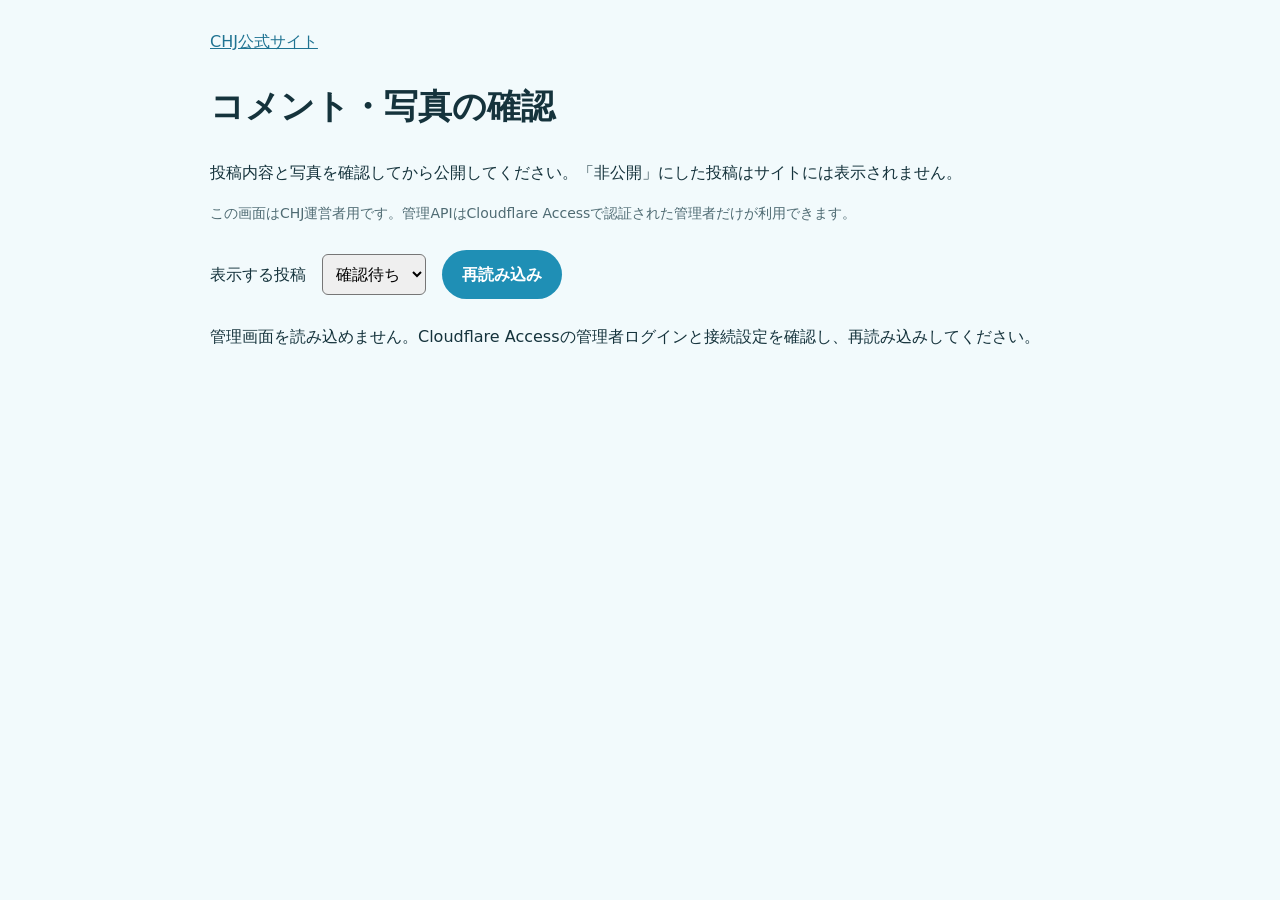
==== preview/admin/index.html @ 81be0fa6 "Add English pages and moderated news comments with photos" ====
<!doctype html>
<html lang="ja">
<head>
<meta charset="utf-8">
<meta name="viewport" content="width=device-width,initial-scale=1">
<meta name="robots" content="noindex,nofollow">
<title>コメント・写真の確認 | CHJ</title>
<link rel="stylesheet" href="../assets/news-comments.css">
<style>
:root{font-family:system-ui,sans-serif;color:#15333c;background:#f2fafc;line-height:1.7}*{box-sizing:border-box}body{margin:0}.moderation-main{max-width:900px;margin:auto;padding:28px 20px 70px}a{color:#1f7392}h1{font-size:clamp(24px,5vw,34px)}.admin-toolbar{display:flex;gap:16px;align-items:center;flex-wrap:wrap;margin:24px 0}select{font:inherit;padding:9px;border-radius:6px}#moderation-list{display:grid;gap:18px}.moderation-card{background:#fff;padding:22px;border:1px solid #d9e8ec;border-radius:14px;overflow-wrap:anywhere}.moderation-card header{display:flex;gap:16px;flex-wrap:wrap;align-items:baseline}.moderation-card time{font-size:14px;color:#4f6b73}.moderation-card p{white-space:pre-wrap}.moderation-card img{display:block;max-width:100%;max-height:420px;margin:14px 0;border-radius:8px}.moderation-card footer{display:flex;gap:12px;flex-wrap:wrap}.admin-note{font-size:14px;color:#4f6b73}#admin-status{min-height:2em}button:focus-visible,a:focus-visible,select:focus-visible{outline:3px solid #12657d;outline-offset:3px}
</style>
</head>
<body>
<main class="moderation-main">
<a href="../index.html">CHJ公式サイト</a>
<h1>コメント・写真の確認</h1>
<p>投稿内容と写真を確認してから公開してください。「非公開」にした投稿はサイトには表示されません。</p>
<p class="admin-note">この画面はCHJ運営者用です。管理APIはCloudflare Accessで認証された管理者だけが利用できます。</p>
<div class="admin-toolbar">
<label for="review-status">表示する投稿</label>
<select id="review-status"><option value="pending">確認待ち</option><option value="approved">公開済み</option><option value="rejected">非公開</option></select>
<button type="button" id="refresh">再読み込み</button>
</div>
<p id="admin-status" role="status" aria-live="polite">読み込んでいます…</p>
<div id="moderation-list"></div>
<button type="button" id="admin-more" hidden>さらに表示</button>
</main>
<script type="module" src="../assets/comments-admin.js"></script>
</body>
</html>
---- preview/assets/news-comments.css ----
.news-comments{margin-top:28px;padding-top:24px;border-top:1px solid var(--line,#d9e8ec);font-size:16px;color:var(--ink,#15333c)}
.news-comments h4{font-size:20px;line-height:1.4;margin:0 0 10px}.news-comments p{font-size:16px;line-height:1.7;margin:0 0 12px}
.news-comments .comment-note{color:var(--ink-60,#4f6b73);font-size:14px}.comment-list{display:grid;gap:16px;margin:20px 0}
.reader-comment{background:#fff;padding:18px;border:1px solid var(--line,#d9e8ec);border-radius:12px;min-width:0}
.reader-comment header{position:static;display:flex;flex-wrap:wrap;gap:8px 16px;align-items:baseline;box-shadow:none;border:0;margin-bottom:10px;background:transparent}
.reader-comment time{font-size:13px;color:#4f6b73}.reader-comment p{white-space:pre-wrap;overflow-wrap:anywhere}.reader-comment img{display:block;max-width:100%;max-height:460px;height:auto;border-radius:8px;margin-top:12px}
.comment-form{display:grid;gap:16px;background:#fff;padding:clamp(16px,3vw,24px);border:1px solid var(--line,#d9e8ec);border-radius:12px}
.comment-form label{display:block;font-weight:700;margin:0 0 6px}.comment-form input:not([type=checkbox]),.comment-form textarea{font:inherit;display:block;width:100%;max-width:100%;padding:10px 12px;color:inherit;background:#fff;border:1px solid #7996a1;border-radius:8px}
.comment-form textarea{min-height:120px;resize:vertical}.comment-form input[type=file]{padding:8px;font-size:14px}.comment-form small{display:block;color:#4f6b73;font-size:13px;margin-top:6px}
.comment-form .comment-trap{display:none}.news-comments button,.admin-toolbar button,.moderation-card button{font:inherit;font-weight:700;border:0;border-radius:99px;background:var(--teal-deep,#1f8fb5);color:#fff;padding:11px 20px;cursor:pointer;justify-self:start}
.news-comments button:disabled,.moderation-card button:disabled{opacity:.6;cursor:wait}.news-comments .photo-remove,.moderation-card .reject{background:#fff;color:#205264;border:1px solid #7996a1}
.news-comments :focus-visible,.moderation-main :focus-visible{outline:3px solid #12657d;outline-offset:3px}.photo-preview{display:block;max-width:100%;max-height:260px;border-radius:8px;margin:12px 0}
.comments-status{font-size:14px!important;line-height:1.7;overflow-wrap:anywhere}.comments-status[data-state=error]{color:#982f25}.comments-status[data-state=success]{color:#145d3f}
.comment-actions{display:flex;flex-wrap:wrap;align-items:center;gap:12px}.comment-more[hidden],.news-comments [hidden]{display:none!important}
.lang-switch{display:inline-flex!important;align-items:center;gap:7px;white-space:nowrap;font-size:14px}.lang-switch a{font-size:14px}.lang-switch [aria-current=page]{font-weight:900;color:var(--ink,#15333c)}
@media(max-width:760px){nav .lang-switch{display:inline-flex!important}nav .lang-switch a{display:inline!important}nav{gap:12px!important}.header-in{gap:12px!important;flex-wrap:wrap}.logo-img{max-width:135px}}
@media(max-width:400px){.header-in nav{order:3;width:100%;justify-content:flex-end}html{scroll-padding-top:145px}}
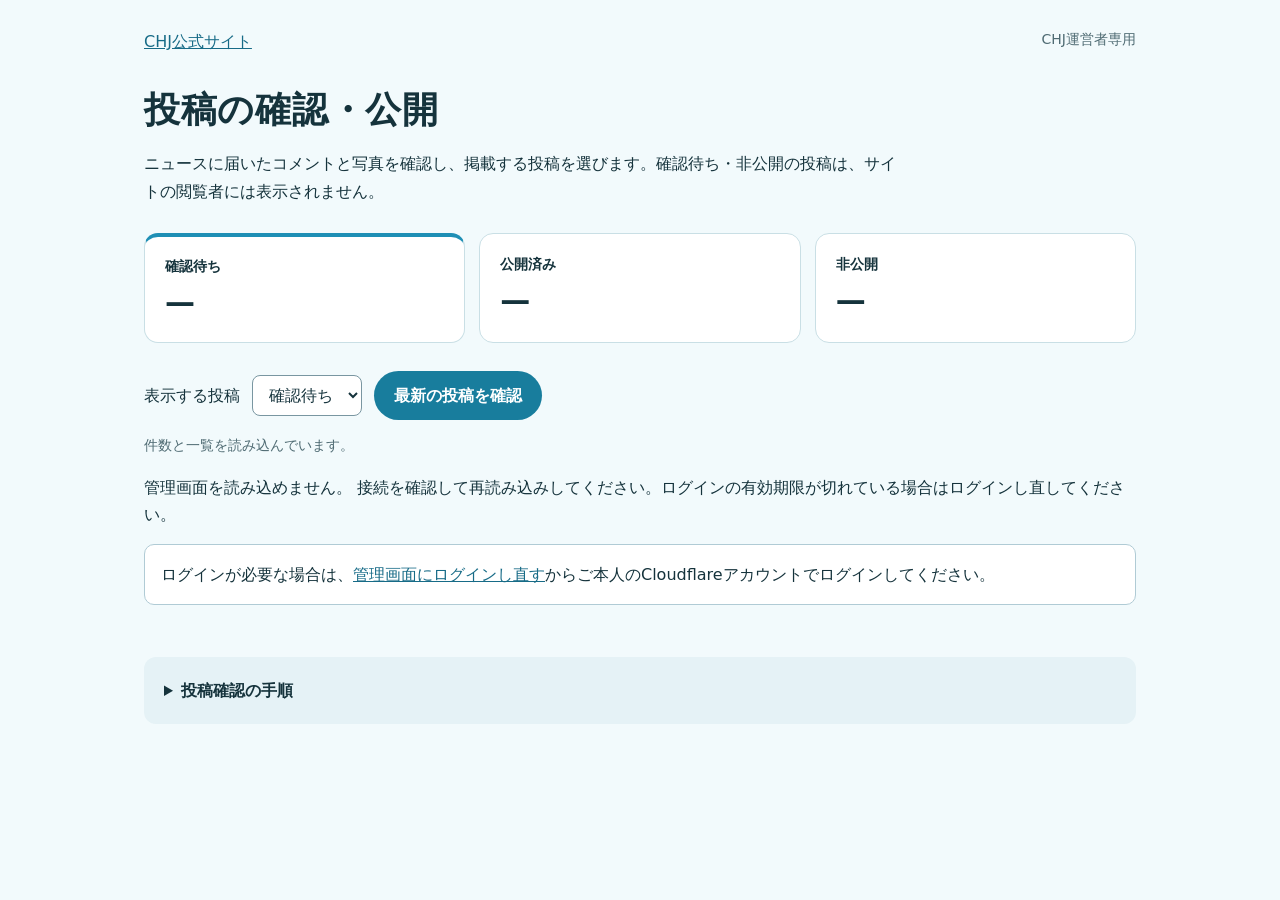
==== commit 3795ef41: "Make post review ready for daily moderation" ====
--- a/preview/admin/index.html
+++ b/preview/admin/index.html
@@ -4,27 +4,43 @@
 <meta charset="utf-8">
 <meta name="viewport" content="width=device-width,initial-scale=1">
 <meta name="robots" content="noindex,nofollow">
-<title>コメント・写真の確認 | CHJ</title>
+<title>投稿の確認・公開 | CHJ</title>
 <link rel="stylesheet" href="../assets/news-comments.css">
 <style>
-:root{font-family:system-ui,sans-serif;color:#15333c;background:#f2fafc;line-height:1.7}*{box-sizing:border-box}body{margin:0}.moderation-main{max-width:900px;margin:auto;padding:28px 20px 70px}a{color:#1f7392}h1{font-size:clamp(24px,5vw,34px)}.admin-toolbar{display:flex;gap:16px;align-items:center;flex-wrap:wrap;margin:24px 0}select{font:inherit;padding:9px;border-radius:6px}#moderation-list{display:grid;gap:18px}.moderation-card{background:#fff;padding:22px;border:1px solid #d9e8ec;border-radius:14px;overflow-wrap:anywhere}.moderation-card header{display:flex;gap:16px;flex-wrap:wrap;align-items:baseline}.moderation-card time{font-size:14px;color:#4f6b73}.moderation-card p{white-space:pre-wrap}.moderation-card img{display:block;max-width:100%;max-height:420px;margin:14px 0;border-radius:8px}.moderation-card footer{display:flex;gap:12px;flex-wrap:wrap}.admin-note{font-size:14px;color:#4f6b73}#admin-status{min-height:2em}button:focus-visible,a:focus-visible,select:focus-visible{outline:3px solid #12657d;outline-offset:3px}
+:root{font-family:system-ui,-apple-system,sans-serif;color:#15333c;background:#f2fafc;line-height:1.7}*{box-sizing:border-box}body{margin:0}a{color:#176b87}button,select{font:inherit}button{cursor:pointer}button:disabled{opacity:.55;cursor:wait}a,button{-webkit-tap-highlight-color:transparent}.moderation-main{max-width:1040px;margin:auto;padding:28px 24px 70px}.admin-nav{display:flex;justify-content:space-between;gap:20px;flex-wrap:wrap}.admin-nav span{font-size:14px;color:#4f6b73}h1{font-size:clamp(26px,5vw,36px);letter-spacing:.02em;margin:24px 0 10px}h2{font-size:23px;line-height:1.5}.intro{max-width:760px;margin:0 0 24px}.summary-grid{display:grid;grid-template-columns:repeat(3,minmax(0,1fr));gap:14px;margin:28px 0}.summary-grid button{background:white;border:1px solid #c9dfe5;border-radius:14px;text-align:left;padding:18px 20px;color:inherit;min-height:105px}.summary-grid button:first-child{border-top:4px solid #1f8fb5}.summary-grid span{display:block;font-size:14px;font-weight:600}.summary-grid strong{display:block;font-size:30px;line-height:1.5}.admin-toolbar{display:flex;gap:12px;align-items:center;flex-wrap:wrap;margin:24px 0 10px}select{color:inherit;background:white;border:1px solid #7996a1;padding:9px 12px;border-radius:8px}.moderation-main button:not(.count-button),.review-dialog button{font-weight:700;border:0;border-radius:99px;background:#187d9d;color:white;padding:11px 20px;min-height:46px}.moderation-main .reject,.review-dialog .secondary{background:white!important;color:#205264!important;border:1px solid #7996a1!important}.update-time,.admin-note{font-size:14px;color:#4f6b73}#admin-status{min-height:2em;overflow-wrap:anywhere}#login-help{padding:16px;border:1px solid #b0cbd5;border-radius:10px;background:white}#moderation-list{display:grid;gap:18px;margin:20px 0}.moderation-card{min-width:0;background:white;padding:24px;border:1px solid #d0e1e7;border-radius:14px;overflow-wrap:anywhere}.moderation-card header,.review-dialog section header{display:flex;gap:14px;flex-wrap:wrap;align-items:center}.moderation-card header strong,.review-dialog section header strong{font-size:20px}.moderation-card header span,.review-dialog section header span{font-size:14px;font-weight:700;color:#275e70;background:#e9f5f8;padding:3px 10px;border-radius:99px}.moderation-card img,.review-dialog img{display:block;max-width:100%;height:auto;max-height:420px;margin:14px 0;border-radius:8px}.moderation-card footer{display:flex;gap:12px;flex-wrap:wrap;margin-top:20px}.post-text{white-space:pre-wrap;overflow-wrap:anywhere}.post-context{font-size:15px}.post-meta,.post-id{font-size:14px;color:#4f6b73;overflow-wrap:anywhere}.post-id{margin-bottom:0}.review-guide{margin-top:32px;padding:20px;border-radius:12px;background:#e5f2f6}.review-guide summary{cursor:pointer;font-weight:700}.review-guide li{margin:8px 0}.review-dialog{color:inherit;width:min(760px,calc(100% - 24px));max-height:90vh;max-height:90dvh;border:1px solid #b0cbd5;border-radius:16px;padding:0;overflow:auto}.review-dialog::backdrop{background:rgb(12 40 51 / .55)}.dialog-heading{padding:22px 24px 0}.dialog-heading h2{margin:0}.dialog-body{padding:0 24px 20px;overflow-wrap:anywhere}.dialog-actions{position:sticky;bottom:0;display:flex;justify-content:flex-end;gap:12px;flex-wrap:wrap;padding:18px 24px;background:#fff;border-top:1px solid #d0e1e7}.dialog-notice{background:#e9f5f8;border-radius:8px;padding:14px;font-size:15px}button:focus-visible,a:focus-visible,select:focus-visible,summary:focus-visible{outline:3px solid #12657d;outline-offset:3px}[hidden]{display:none!important}@media(max-width:520px){.moderation-main{padding:20px 16px 50px}.summary-grid{gap:8px}.summary-grid button{padding:12px 10px;min-height:94px}.summary-grid strong{font-size:26px}.moderation-card{padding:18px}.admin-toolbar label{width:100%}.dialog-actions{padding:14px 16px}.dialog-actions button{width:100%}.dialog-heading{padding:20px 18px 0}.dialog-body{padding:0 18px 18px}}
 </style>
 </head>
 <body>
 <main class="moderation-main">
-<a href="../index.html">CHJ公式サイト</a>
-<h1>コメント・写真の確認</h1>
-<p>投稿内容と写真を確認してから公開してください。「非公開」にした投稿はサイトには表示されません。</p>
-<p class="admin-note">この画面はCHJ運営者用です。管理APIはCloudflare Accessで認証された管理者だけが利用できます。</p>
+<nav class="admin-nav" aria-label="運営者メニュー"><a href="/">CHJ公式サイト</a><span>CHJ運営者専用</span></nav>
+<h1>投稿の確認・公開</h1>
+<p class="intro">ニュースに届いたコメントと写真を確認し、掲載する投稿を選びます。確認待ち・非公開の投稿は、サイトの閲覧者には表示されません。</p>
+<div class="summary-grid" aria-label="すべての投稿の件数">
+<button type="button" class="count-button" id="count-pending"><span>確認待ち</span><strong id="pending-count">—</strong></button>
+<button type="button" class="count-button" id="count-approved"><span>公開済み</span><strong id="approved-count">—</strong></button>
+<button type="button" class="count-button" id="count-rejected"><span>非公開</span><strong id="rejected-count">—</strong></button>
+</div>
 <div class="admin-toolbar">
 <label for="review-status">表示する投稿</label>
 <select id="review-status"><option value="pending">確認待ち</option><option value="approved">公開済み</option><option value="rejected">非公開</option></select>
-<button type="button" id="refresh">再読み込み</button>
+<button type="button" id="refresh">最新の投稿を確認</button>
 </div>
+<p id="last-updated" class="update-time">件数と一覧を読み込んでいます。</p>
 <p id="admin-status" role="status" aria-live="polite">読み込んでいます…</p>
+<p id="login-help" hidden>ログインが必要な場合は、<a href="./">管理画面にログインし直す</a>からご本人のCloudflareアカウントでログインしてください。</p>
 <div id="moderation-list"></div>
-<button type="button" id="admin-more" hidden>さらに表示</button>
+<button type="button" id="admin-more" hidden>さらに20件表示</button>
+<details class="review-guide"><summary>投稿確認の手順</summary>
+<ol><li>「確認待ち」を選び、表示名・本文・写真を確認します。写真は押すと拡大できます。</li><li>掲載してよい投稿は「確認して公開」を押し、確認画面でもう一度内容を見て「この内容で公開する」を押します。</li><li>掲載しない投稿は「非公開にする」を選びます。投稿は削除されず、後から再公開できます。</li><li>掲載後に取り下げる場合は「公開済み」から「非公開にする」を選びます。</li></ol>
+<p>患者さんなど個人を特定できる情報、第三者への誹謗中傷、許可のない写真が含まれていないか確認してください。公開した投稿は日本語版・英語版の両方に表示されます。</p>
+<p class="admin-note">新着メールの自動通知はありません。このURLをブックマークし、定期的に「最新の投稿を確認」で確認してください。画面に戻ったときにも一覧を更新します。日時は日本時間で表示します。</p>
+</details>
 </main>
-<script type="module" src="../assets/comments-admin.js"></script>
+<dialog id="review-dialog" class="review-dialog" aria-labelledby="review-title" aria-describedby="review-message">
+<div class="dialog-heading"><h2 id="review-title">投稿内容の確認</h2><p id="review-message" class="dialog-notice" role="status" aria-live="polite"></p></div>
+<div id="review-body" class="dialog-body"></div>
+<div class="dialog-actions"><button type="button" id="review-cancel" class="secondary">閉じる</button><button type="button" id="review-confirm">この内容で公開する</button></div>
+</dialog>
+<script type="module" src="../assets/comments-admin.js?v=20261120-3"></script>
 </body>
 </html>
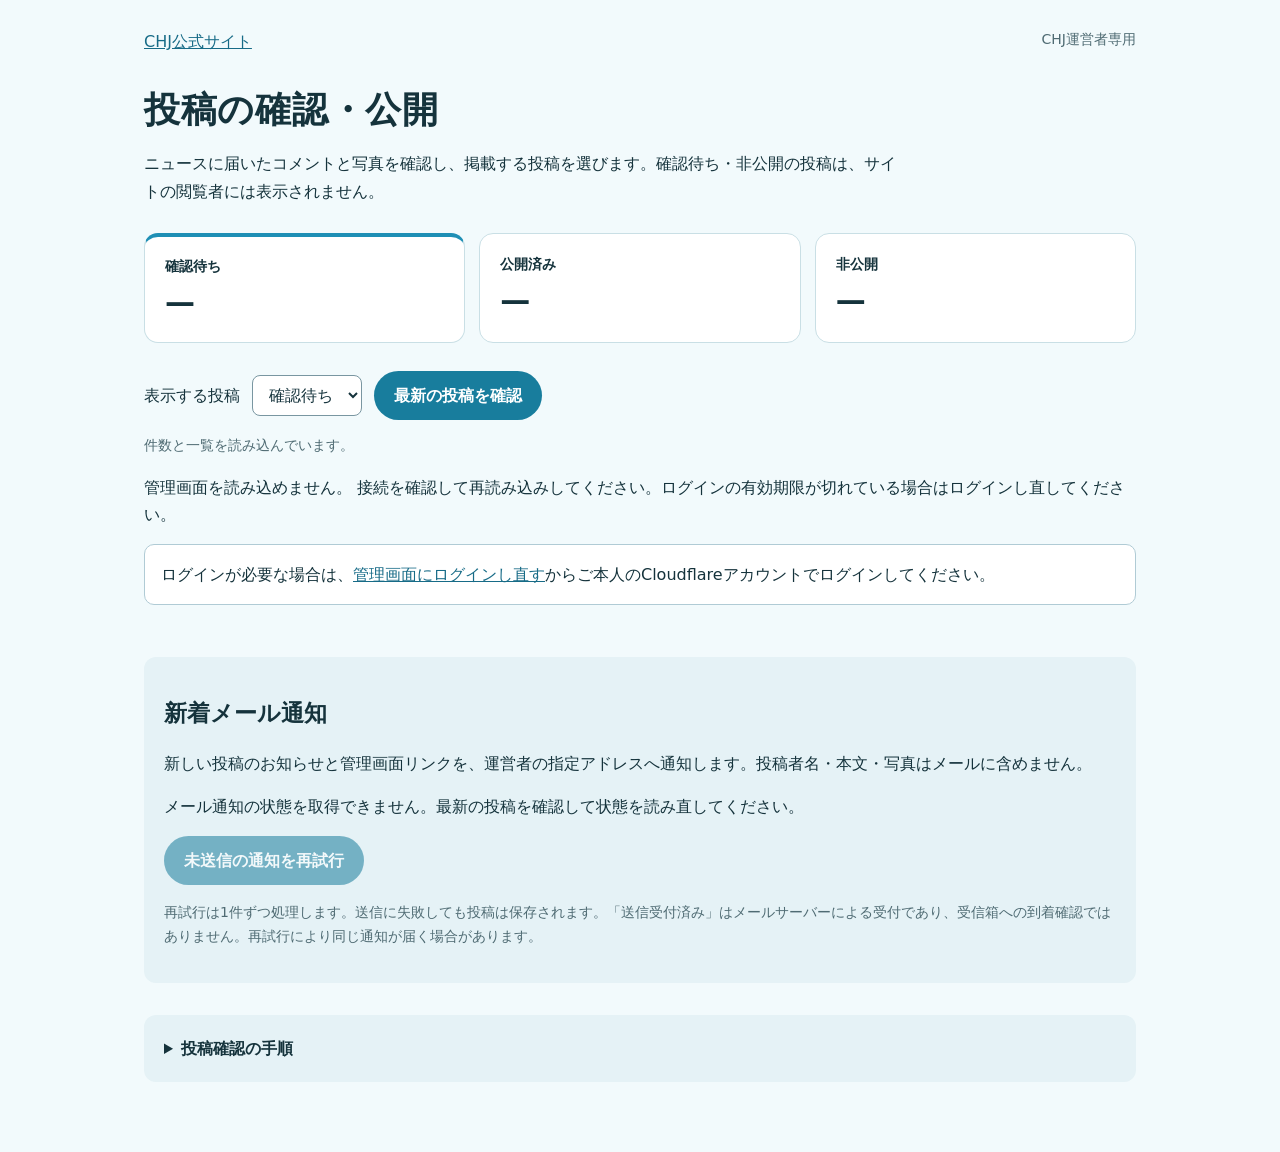
==== commit 8513a3c1: "Prepare private post notifications with durable retries" ====
--- a/preview/admin/index.html
+++ b/preview/admin/index.html
@@ -30,10 +30,18 @@
 <p id="login-help" hidden>ログインが必要な場合は、<a href="./">管理画面にログインし直す</a>からご本人のCloudflareアカウントでログインしてください。</p>
 <div id="moderation-list"></div>
 <button type="button" id="admin-more" hidden>さらに20件表示</button>
+<section class="review-guide" aria-labelledby="notification-heading">
+<h2 id="notification-heading">新着メール通知</h2>
+<p>新しい投稿のお知らせと管理画面リンクを、運営者の指定アドレスへ通知します。投稿者名・本文・写真はメールに含めません。</p>
+<p id="notification-status" role="status" aria-live="polite">メール通知の状態を確認しています。</p>
+<button type="button" id="notification-retry" disabled>未送信の通知を再試行</button>
+<p id="notification-result" role="status" aria-live="polite"></p>
+<p class="admin-note">再試行は1件ずつ処理します。送信に失敗しても投稿は保存されます。「送信受付済み」はメールサーバーによる受付であり、受信箱への到着確認ではありません。再試行により同じ通知が届く場合があります。</p>
+</section>
 <details class="review-guide"><summary>投稿確認の手順</summary>
 <ol><li>「確認待ち」を選び、表示名・本文・写真を確認します。写真は押すと拡大できます。</li><li>掲載してよい投稿は「確認して公開」を押し、確認画面でもう一度内容を見て「この内容で公開する」を押します。</li><li>掲載しない投稿は「非公開にする」を選びます。投稿は削除されず、後から再公開できます。</li><li>掲載後に取り下げる場合は「公開済み」から「非公開にする」を選びます。</li></ol>
 <p>患者さんなど個人を特定できる情報、第三者への誹謗中傷、許可のない写真が含まれていないか確認してください。公開した投稿は日本語版・英語版の両方に表示されます。</p>
-<p class="admin-note">新着メールの自動通知はありません。このURLをブックマークし、定期的に「最新の投稿を確認」で確認してください。画面に戻ったときにも一覧を更新します。日時は日本時間で表示します。</p>
+<p class="admin-note">メール通知の有効・無効と送信状況は上の「新着メール通知」で確認できます。このURLをブックマークし、定期的に「最新の投稿を確認」でも確認してください。画面に戻ったときにも一覧を更新します。日時は日本時間で表示します。</p>
 </details>
 </main>
 <dialog id="review-dialog" class="review-dialog" aria-labelledby="review-title" aria-describedby="review-message">
@@ -41,6 +49,6 @@
 <div id="review-body" class="dialog-body"></div>
 <div class="dialog-actions"><button type="button" id="review-cancel" class="secondary">閉じる</button><button type="button" id="review-confirm">この内容で公開する</button></div>
 </dialog>
-<script type="module" src="../assets/comments-admin.js?v=20261120-3"></script>
+<script type="module" src="../assets/comments-admin.js?v=20261120-4"></script>
 </body>
 </html>
